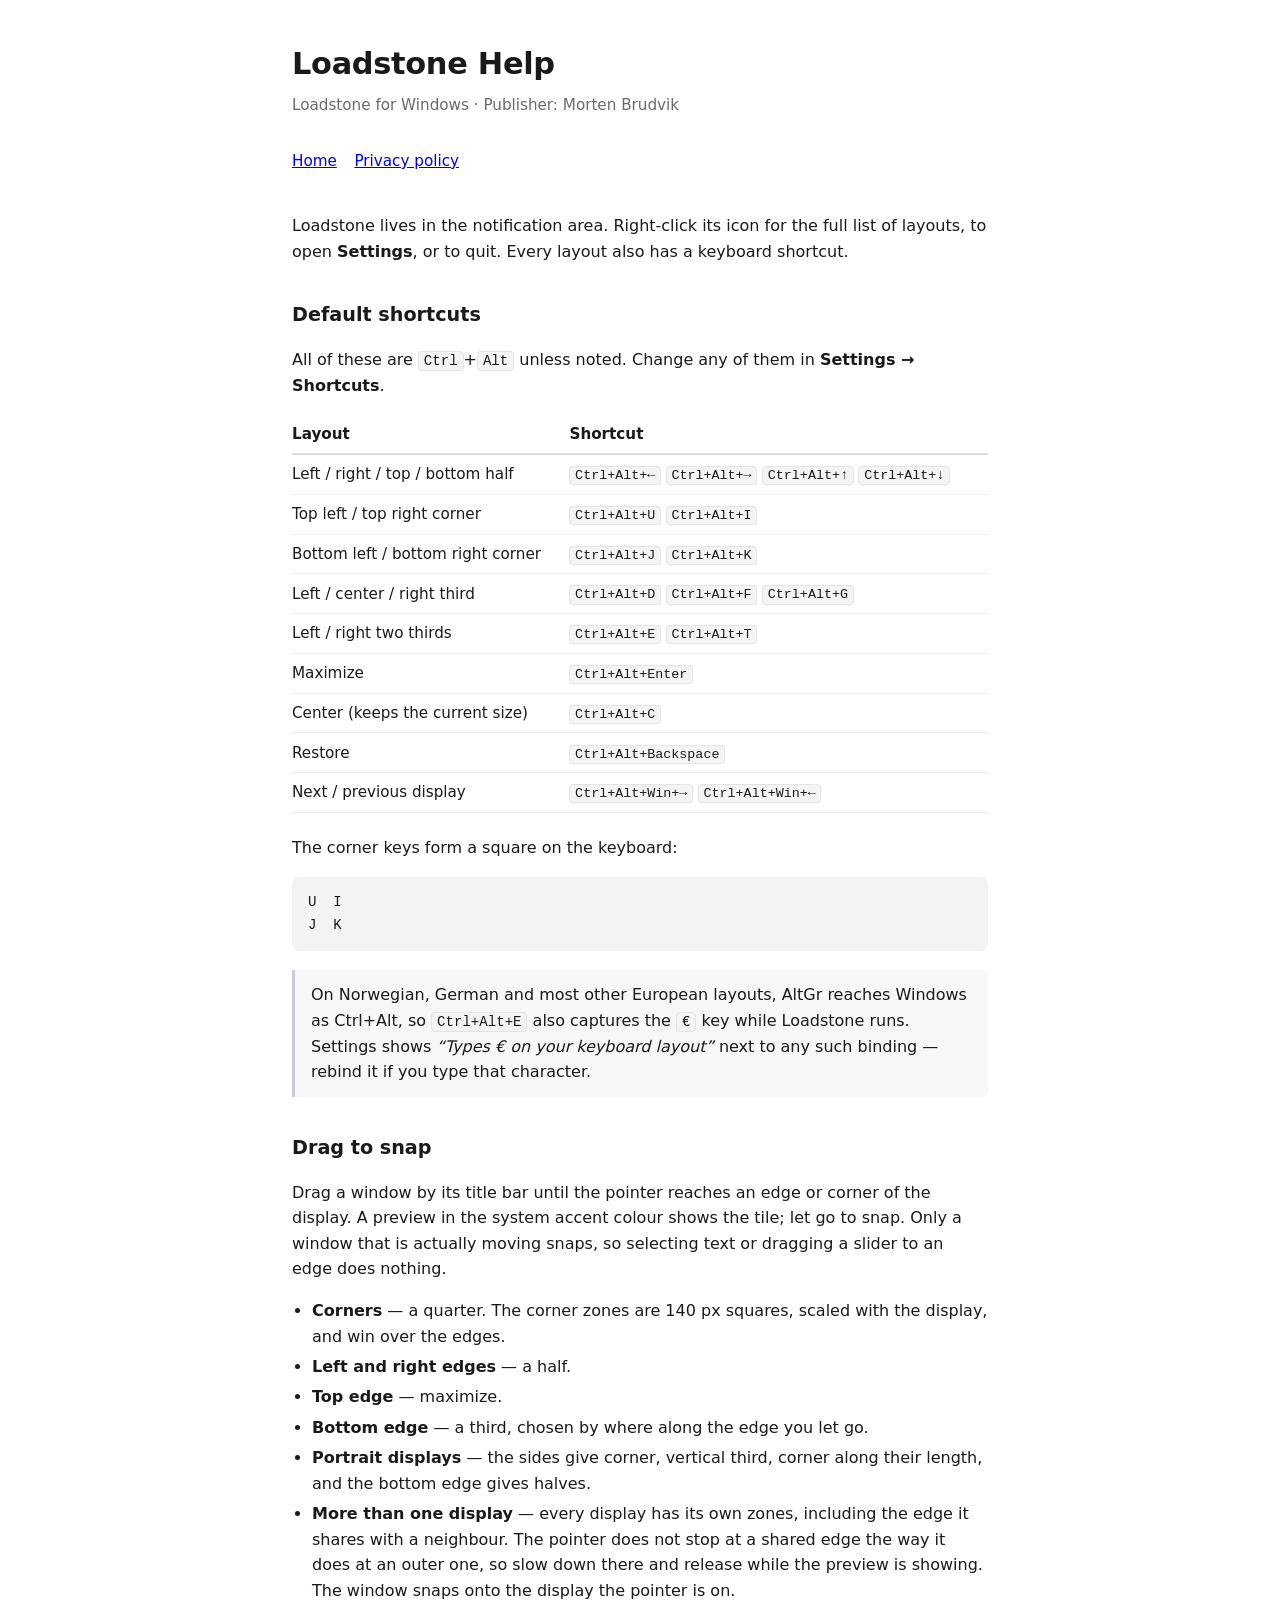
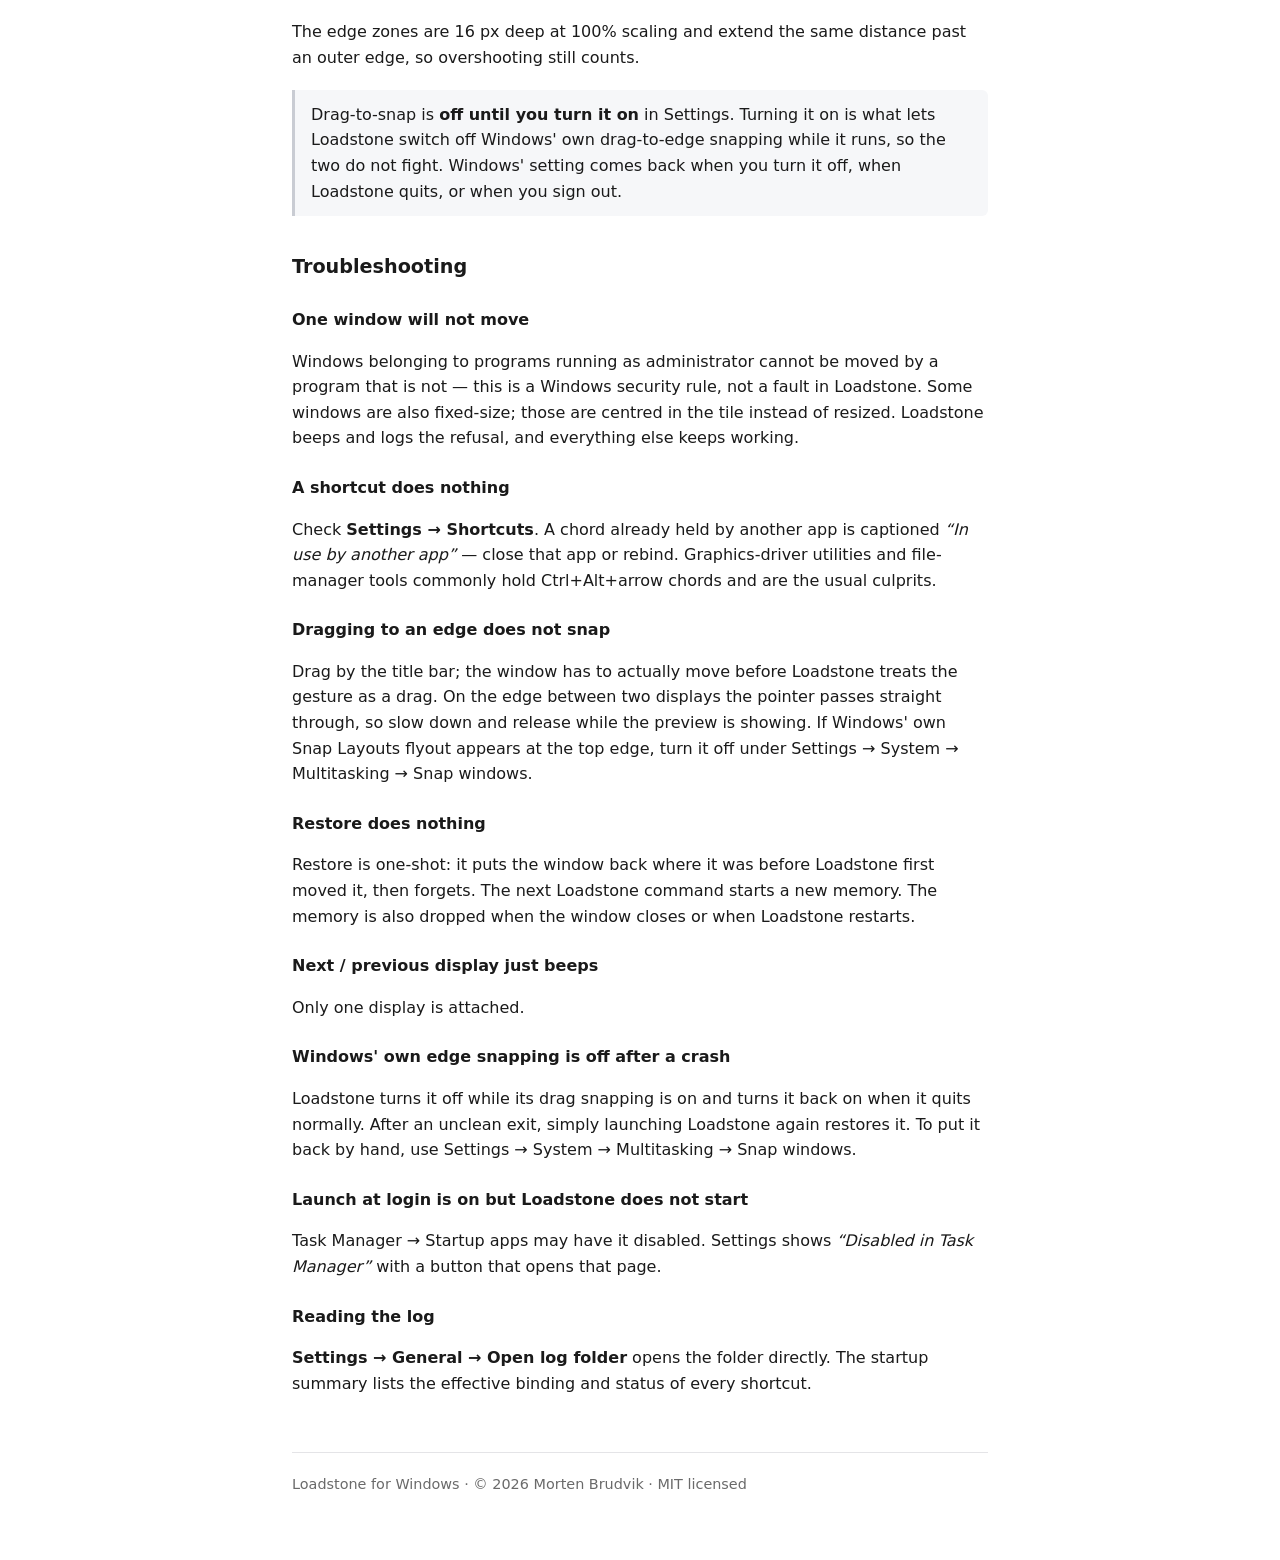
==== help/index.html @ 99be2eef "Add a help page and restructure into a small site The app's tray menu has a Loadstone Help item poin" ====
<!DOCTYPE html>
<html lang="en">
<head>
<meta charset="utf-8">
<meta name="viewport" content="width=device-width, initial-scale=1">
<title>Loadstone Help</title>
<link rel="stylesheet" href="../style.css">
</head>
<body>
<h1>Loadstone Help</h1>
<p class="meta">Loadstone for Windows · Publisher: Morten Brudvik</p>

<nav><a href="../">Home</a><a href="../privacy/">Privacy policy</a></nav>

<p>
  Loadstone lives in the notification area. Right-click its icon for the full list of layouts, to open
  <strong>Settings</strong>, or to quit. Every layout also has a keyboard shortcut.
</p>

<h2>Default shortcuts</h2>
<p>All of these are <kbd>Ctrl</kbd>+<kbd>Alt</kbd> unless noted. Change any of them in <strong>Settings → Shortcuts</strong>.</p>

<table>
<tr><th>Layout</th><th>Shortcut</th></tr>
<tr><td>Left / right / top / bottom half</td><td><code>Ctrl+Alt+←</code> <code>Ctrl+Alt+→</code> <code>Ctrl+Alt+↑</code> <code>Ctrl+Alt+↓</code></td></tr>
<tr><td>Top left / top right corner</td><td><code>Ctrl+Alt+U</code> <code>Ctrl+Alt+I</code></td></tr>
<tr><td>Bottom left / bottom right corner</td><td><code>Ctrl+Alt+J</code> <code>Ctrl+Alt+K</code></td></tr>
<tr><td>Left / center / right third</td><td><code>Ctrl+Alt+D</code> <code>Ctrl+Alt+F</code> <code>Ctrl+Alt+G</code></td></tr>
<tr><td>Left / right two thirds</td><td><code>Ctrl+Alt+E</code> <code>Ctrl+Alt+T</code></td></tr>
<tr><td>Maximize</td><td><code>Ctrl+Alt+Enter</code></td></tr>
<tr><td>Center (keeps the current size)</td><td><code>Ctrl+Alt+C</code></td></tr>
<tr><td>Restore</td><td><code>Ctrl+Alt+Backspace</code></td></tr>
<tr><td>Next / previous display</td><td><code>Ctrl+Alt+Win+→</code> <code>Ctrl+Alt+Win+←</code></td></tr>
</table>

<p>The corner keys form a square on the keyboard:</p>
<pre><code>U  I
J  K</code></pre>

<div class="note">
  On Norwegian, German and most other European layouts, AltGr reaches Windows as Ctrl+Alt, so
  <code>Ctrl+Alt+E</code> also captures the <code>€</code> key while Loadstone runs. Settings shows
  <em>“Types € on your keyboard layout”</em> next to any such binding — rebind it if you type that character.
</div>

<h2>Drag to snap</h2>
<p>
  Drag a window by its title bar until the pointer reaches an edge or corner of the display. A preview
  in the system accent colour shows the tile; let go to snap. Only a window that is actually moving
  snaps, so selecting text or dragging a slider to an edge does nothing.
</p>
<ul>
  <li><strong>Corners</strong> — a quarter. The corner zones are 140 px squares, scaled with the display, and win over the edges.</li>
  <li><strong>Left and right edges</strong> — a half.</li>
  <li><strong>Top edge</strong> — maximize.</li>
  <li><strong>Bottom edge</strong> — a third, chosen by where along the edge you let go.</li>
  <li><strong>Portrait displays</strong> — the sides give corner, vertical third, corner along their length, and the bottom edge gives halves.</li>
  <li><strong>More than one display</strong> — every display has its own zones, including the edge it shares with a neighbour. The pointer does not stop at a shared edge the way it does at an outer one, so slow down there and release while the preview is showing. The window snaps onto the display the pointer is on.</li>
</ul>
<p>
  The edge zones are 16 px deep at 100% scaling and extend the same distance past an outer edge, so
  overshooting still counts.
</p>

<div class="note">
  Drag-to-snap is <strong>off until you turn it on</strong> in Settings. Turning it on is what lets
  Loadstone switch off Windows' own drag-to-edge snapping while it runs, so the two do not fight.
  Windows' setting comes back when you turn it off, when Loadstone quits, or when you sign out.
</div>

<h2>Troubleshooting</h2>

<h3>One window will not move</h3>
<p>
  Windows belonging to programs running as administrator cannot be moved by a program that is not —
  this is a Windows security rule, not a fault in Loadstone. Some windows are also fixed-size; those
  are centred in the tile instead of resized. Loadstone beeps and logs the refusal, and everything
  else keeps working.
</p>

<h3>A shortcut does nothing</h3>
<p>
  Check <strong>Settings → Shortcuts</strong>. A chord already held by another app is captioned
  <em>“In use by another app”</em> — close that app or rebind. Graphics-driver utilities and
  file-manager tools commonly hold Ctrl+Alt+arrow chords and are the usual culprits.
</p>

<h3>Dragging to an edge does not snap</h3>
<p>
  Drag by the title bar; the window has to actually move before Loadstone treats the gesture as a drag.
  On the edge between two displays the pointer passes straight through, so slow down and release while
  the preview is showing. If Windows' own Snap Layouts flyout appears at the top edge, turn it off
  under Settings → System → Multitasking → Snap windows.
</p>

<h3>Restore does nothing</h3>
<p>
  Restore is one-shot: it puts the window back where it was before Loadstone first moved it, then
  forgets. The next Loadstone command starts a new memory. The memory is also dropped when the window
  closes or when Loadstone restarts.
</p>

<h3>Next / previous display just beeps</h3>
<p>Only one display is attached.</p>

<h3>Windows' own edge snapping is off after a crash</h3>
<p>
  Loadstone turns it off while its drag snapping is on and turns it back on when it quits normally.
  After an unclean exit, simply launching Loadstone again restores it. To put it back by hand, use
  Settings → System → Multitasking → Snap windows.
</p>

<h3>Launch at login is on but Loadstone does not start</h3>
<p>
  Task Manager → Startup apps may have it disabled. Settings shows
  <em>“Disabled in Task Manager”</em> with a button that opens that page.
</p>

<h3>Reading the log</h3>
<p>
  <strong>Settings → General → Open log folder</strong> opens the folder directly. The startup summary
  lists the effective binding and status of every shortcut.
</p>

<footer>Loadstone for Windows · © 2026 Morten Brudvik · MIT licensed</footer>
</body>
</html>
---- style.css ----
:root { color-scheme: light dark; }
* { box-sizing: border-box; }
body {
  font-family: system-ui, -apple-system, "Segoe UI", Roboto, Helvetica, Arial, sans-serif;
  line-height: 1.6;
  max-width: 46rem;
  margin: 0 auto;
  padding: 2.5rem 1.25rem 4rem;
  color: #1a1a1a;
  background: #fff;
}
@media (prefers-color-scheme: dark) {
  body { color: #e9e9ea; background: #16171a; }
  a { color: #8ab4ff; }
  code, kbd { background: #23252a !important; border-color: #33363d !important; }
  th { border-bottom-color: #33363d !important; }
  td { border-bottom-color: #26282d !important; }
  .note { background: #1c1e22 !important; border-left-color: #4a4f58 !important; }
}
h1 { font-size: 1.9rem; margin: 0 0 .25rem; letter-spacing: -.01em; }
h2 { font-size: 1.2rem; margin: 2.25rem 0 .6rem; }
h3 { font-size: 1rem; margin: 1.5rem 0 .4rem; }
.meta { color: #6a6a6a; font-size: .95rem; margin: 0 0 2rem; }
@media (prefers-color-scheme: dark) { .meta { color: #9a9a9e; } }
nav { margin: 0 0 2.5rem; font-size: .95rem; }
nav a { margin-right: 1.1rem; }
table { border-collapse: collapse; width: 100%; margin: .8rem 0 1.4rem; font-size: .95rem; }
th, td { text-align: left; padding: .45rem .6rem .45rem 0; vertical-align: top; }
th { border-bottom: 2px solid #ddd; font-weight: 600; }
td { border-bottom: 1px solid #eee; }
code, kbd {
  font-family: ui-monospace, SFMono-Regular, Consolas, monospace;
  font-size: .88em; background: #f4f4f5; border: 1px solid #e4e4e7;
  border-radius: 4px; padding: .08em .35em;
}
pre { background: #f4f4f5; border-radius: 8px; padding: .9rem 1rem; overflow-x: auto; }
pre code { background: none; border: none; padding: 0; }
.note { background: #f6f7f9; border-left: 3px solid #c9ccd3; padding: .75rem 1rem; margin: 1.2rem 0; border-radius: 0 6px 6px 0; }
ul { padding-left: 1.25rem; }
li { margin: .3rem 0; }
footer { margin-top: 3.5rem; padding-top: 1.25rem; border-top: 1px solid #e4e4e7; font-size: .9rem; color: #6a6a6a; }
@media (prefers-color-scheme: dark) { footer { border-top-color: #2a2c31; color: #9a9a9e; } }
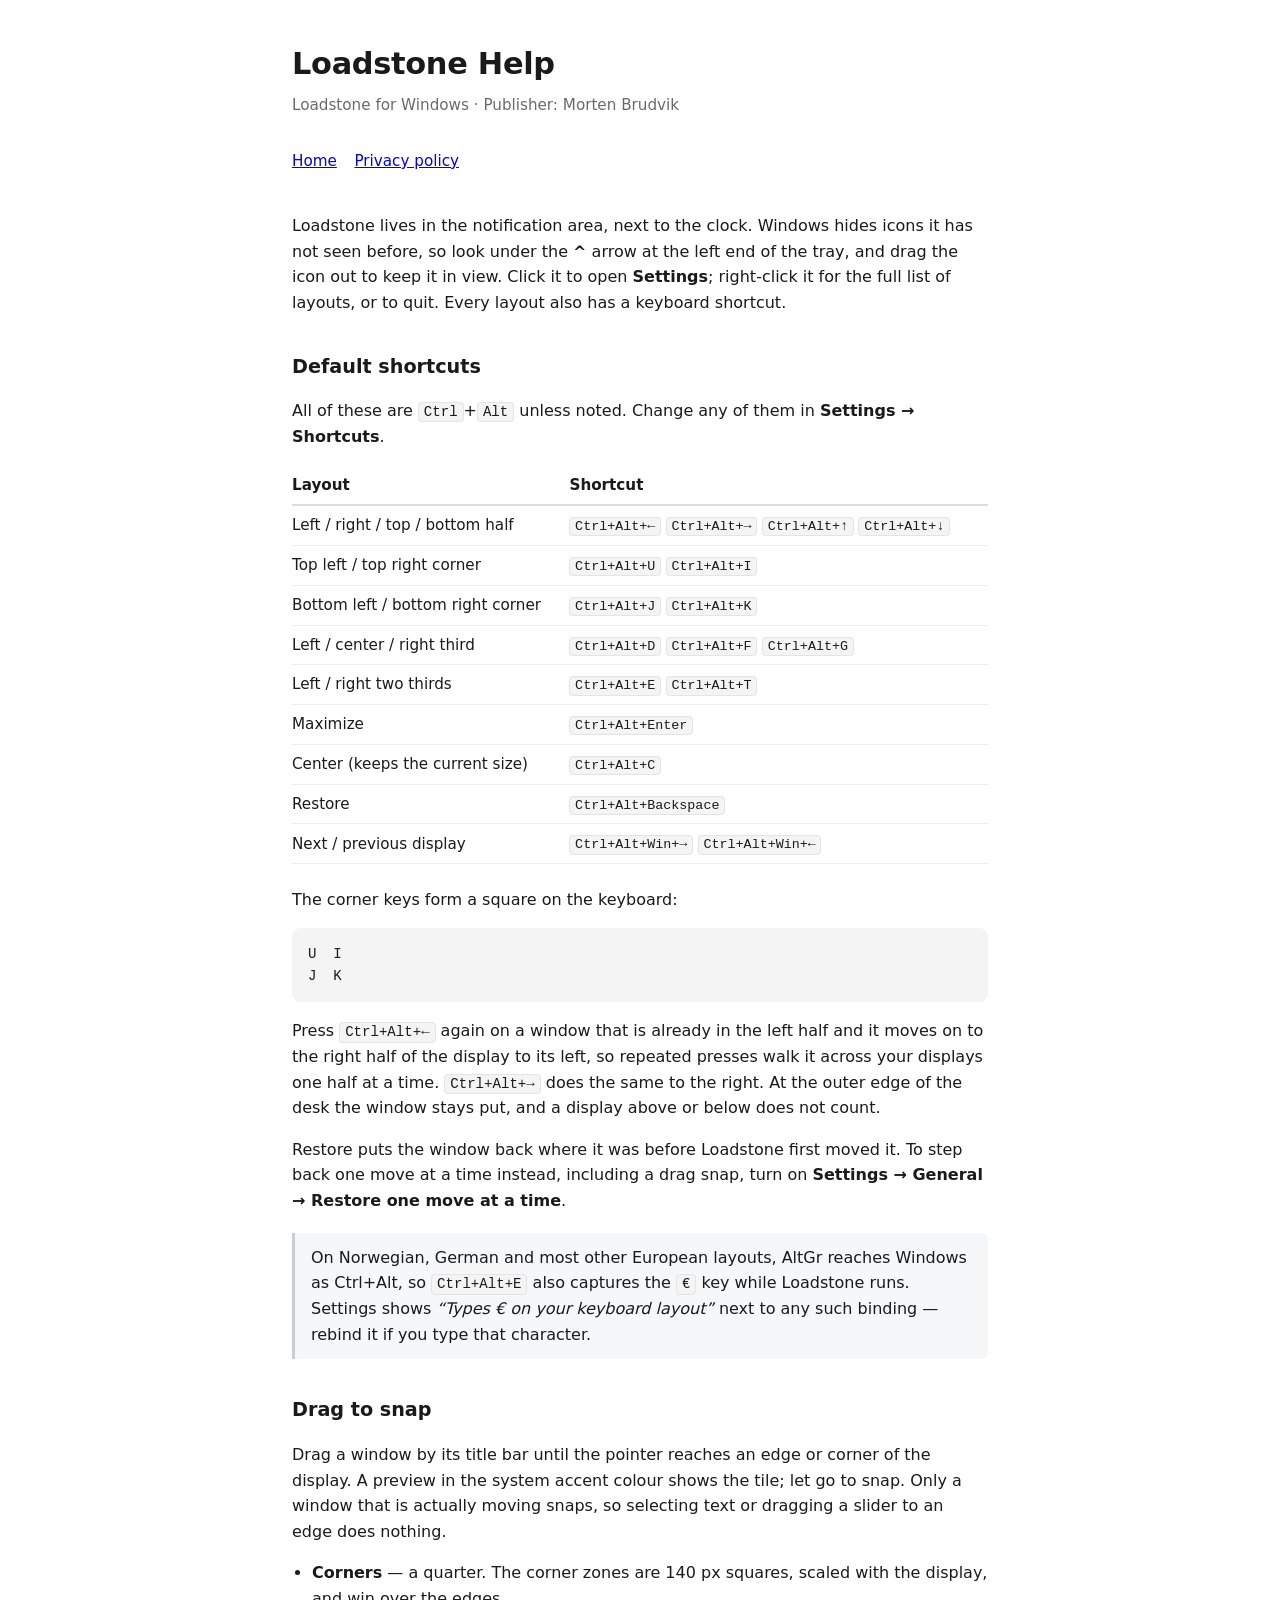
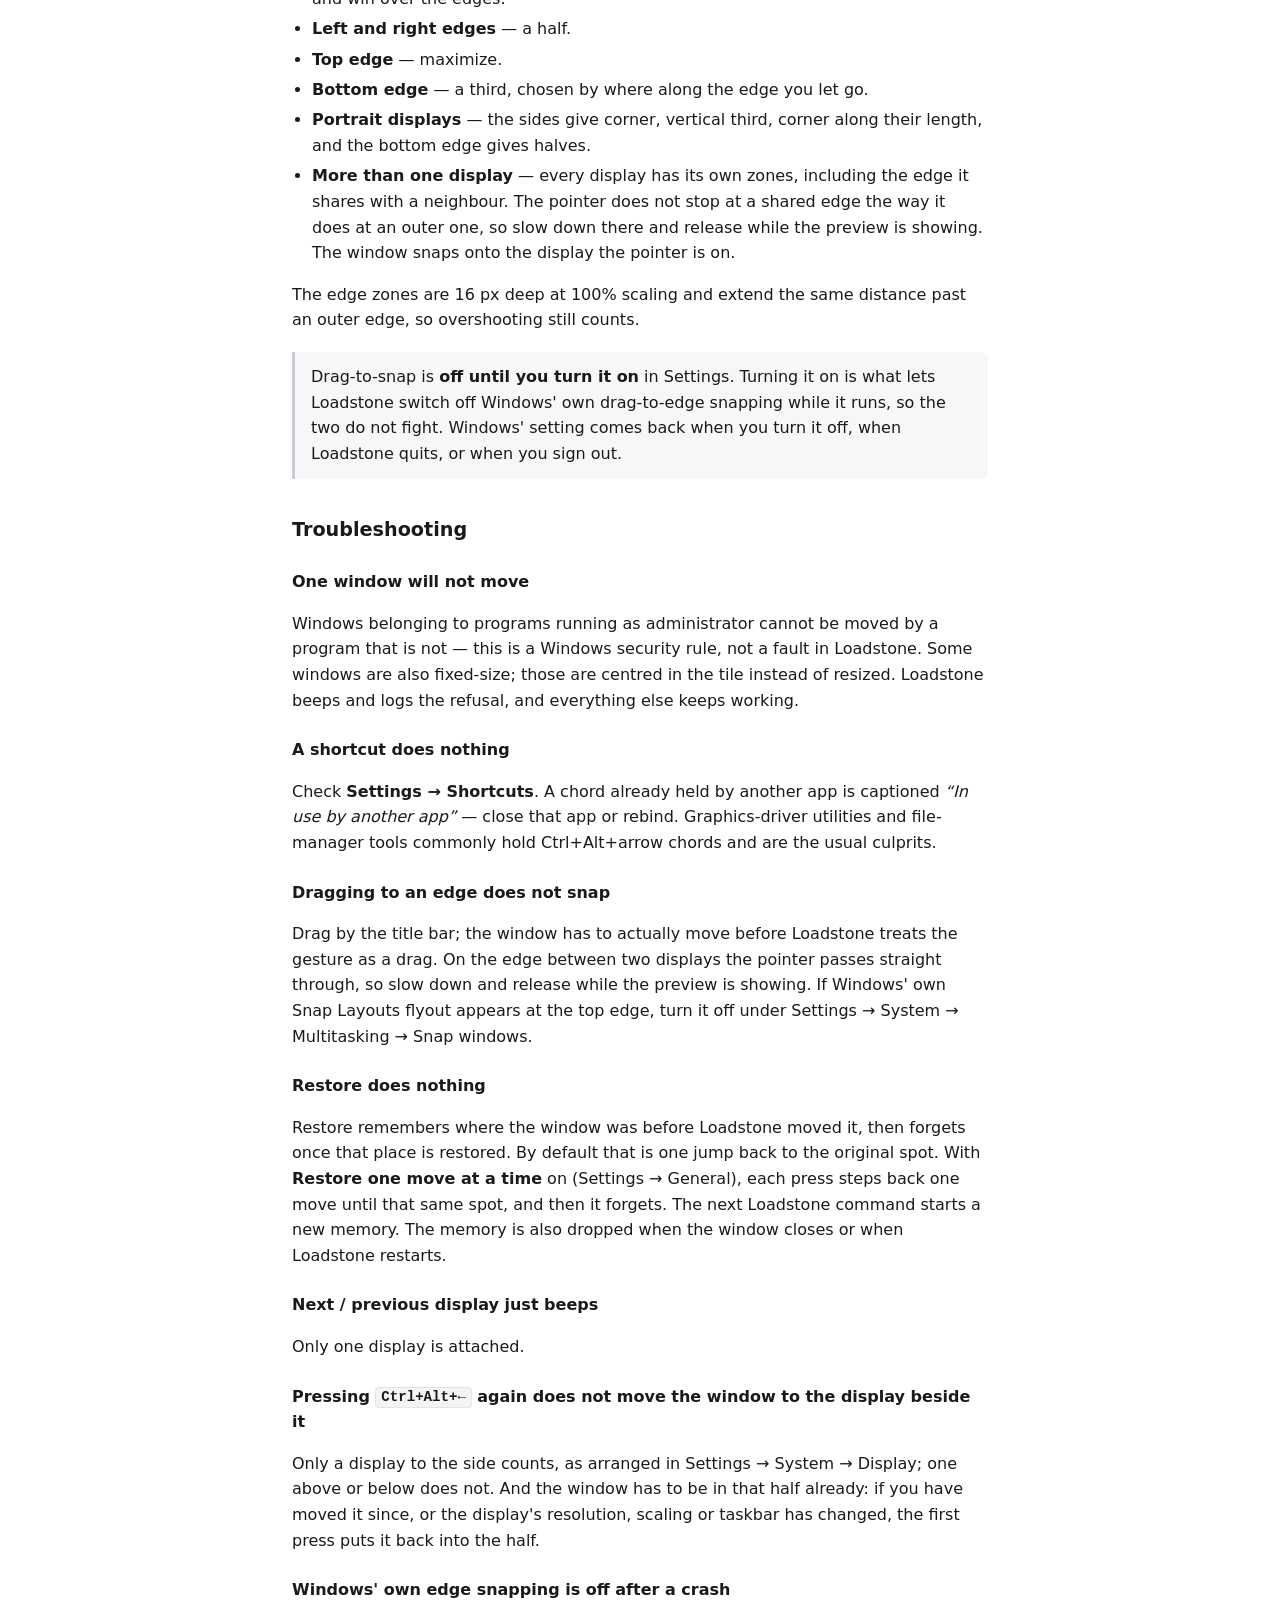
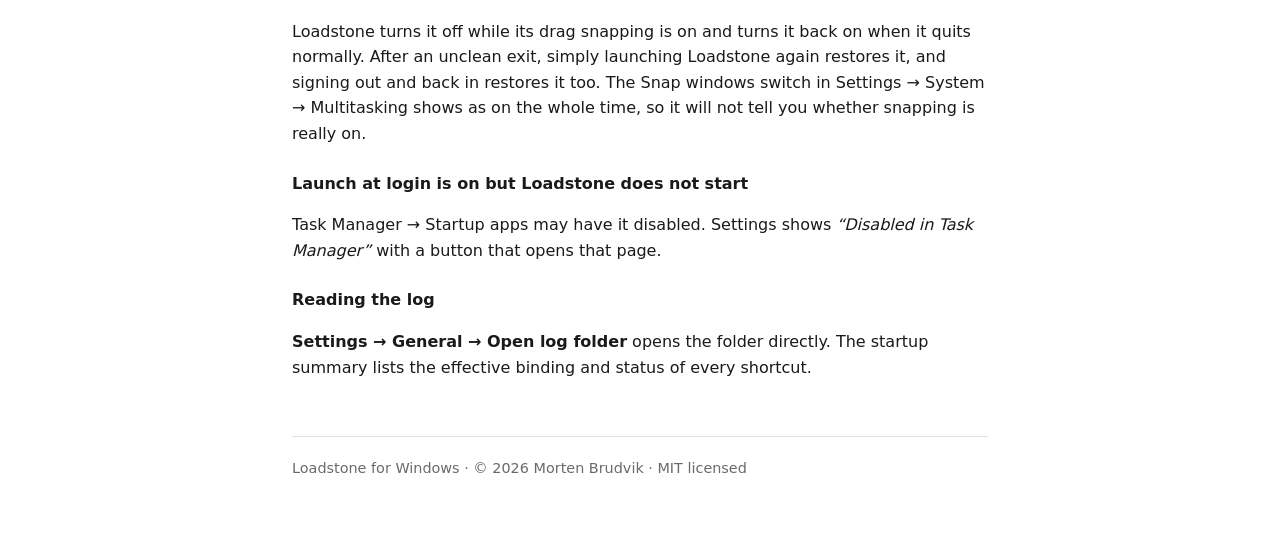
==== commit c0df9305: "Document Loadstone 1.1.0 on the help page Pressing Left or Right Half again carries a window on to t" ====
--- a/help/index.html
+++ b/help/index.html
@@ -13,8 +13,10 @@
 <nav><a href="../">Home</a><a href="../privacy/">Privacy policy</a></nav>
 
 <p>
-  Loadstone lives in the notification area. Right-click its icon for the full list of layouts, to open
-  <strong>Settings</strong>, or to quit. Every layout also has a keyboard shortcut.
+  Loadstone lives in the notification area, next to the clock. Windows hides icons it has not seen
+  before, so look under the <strong>^</strong> arrow at the left end of the tray, and drag the icon out
+  to keep it in view. Click it to open <strong>Settings</strong>; right-click it for the full list of
+  layouts, or to quit. Every layout also has a keyboard shortcut.
 </p>
 
 <h2>Default shortcuts</h2>
@@ -36,6 +38,19 @@
 <p>The corner keys form a square on the keyboard:</p>
 <pre><code>U  I
 J  K</code></pre>
+
+<p>
+  Press <code>Ctrl+Alt+←</code> again on a window that is already in the left half and it moves on to
+  the right half of the display to its left, so repeated presses walk it across your displays one half
+  at a time. <code>Ctrl+Alt+→</code> does the same to the right. At the outer edge of the desk the
+  window stays put, and a display above or below does not count.
+</p>
+
+<p>
+  Restore puts the window back where it was before Loadstone first moved it. To step back one move at
+  a time instead, including a drag snap, turn on
+  <strong>Settings → General → Restore one move at a time</strong>.
+</p>
 
 <div class="note">
   On Norwegian, German and most other European layouts, AltGr reaches Windows as Ctrl+Alt, so
@@ -95,19 +110,29 @@
 
 <h3>Restore does nothing</h3>
 <p>
-  Restore is one-shot: it puts the window back where it was before Loadstone first moved it, then
-  forgets. The next Loadstone command starts a new memory. The memory is also dropped when the window
-  closes or when Loadstone restarts.
+  Restore remembers where the window was before Loadstone moved it, then forgets once that place is
+  restored. By default that is one jump back to the original spot. With
+  <strong>Restore one move at a time</strong> on (Settings → General), each press steps back one move
+  until that same spot, and then it forgets. The next Loadstone command starts a new memory. The
+  memory is also dropped when the window closes or when Loadstone restarts.
 </p>
 
 <h3>Next / previous display just beeps</h3>
 <p>Only one display is attached.</p>
 
+<h3>Pressing <code>Ctrl+Alt+←</code> again does not move the window to the display beside it</h3>
+<p>
+  Only a display to the side counts, as arranged in Settings → System → Display; one above or below
+  does not. And the window has to be in that half already: if you have moved it since, or the display's
+  resolution, scaling or taskbar has changed, the first press puts it back into the half.
+</p>
+
 <h3>Windows' own edge snapping is off after a crash</h3>
 <p>
   Loadstone turns it off while its drag snapping is on and turns it back on when it quits normally.
-  After an unclean exit, simply launching Loadstone again restores it. To put it back by hand, use
-  Settings → System → Multitasking → Snap windows.
+  After an unclean exit, simply launching Loadstone again restores it, and signing out and back in
+  restores it too. The Snap windows switch in Settings → System → Multitasking shows as on the whole
+  time, so it will not tell you whether snapping is really on.
 </p>
 
 <h3>Launch at login is on but Loadstone does not start</h3>
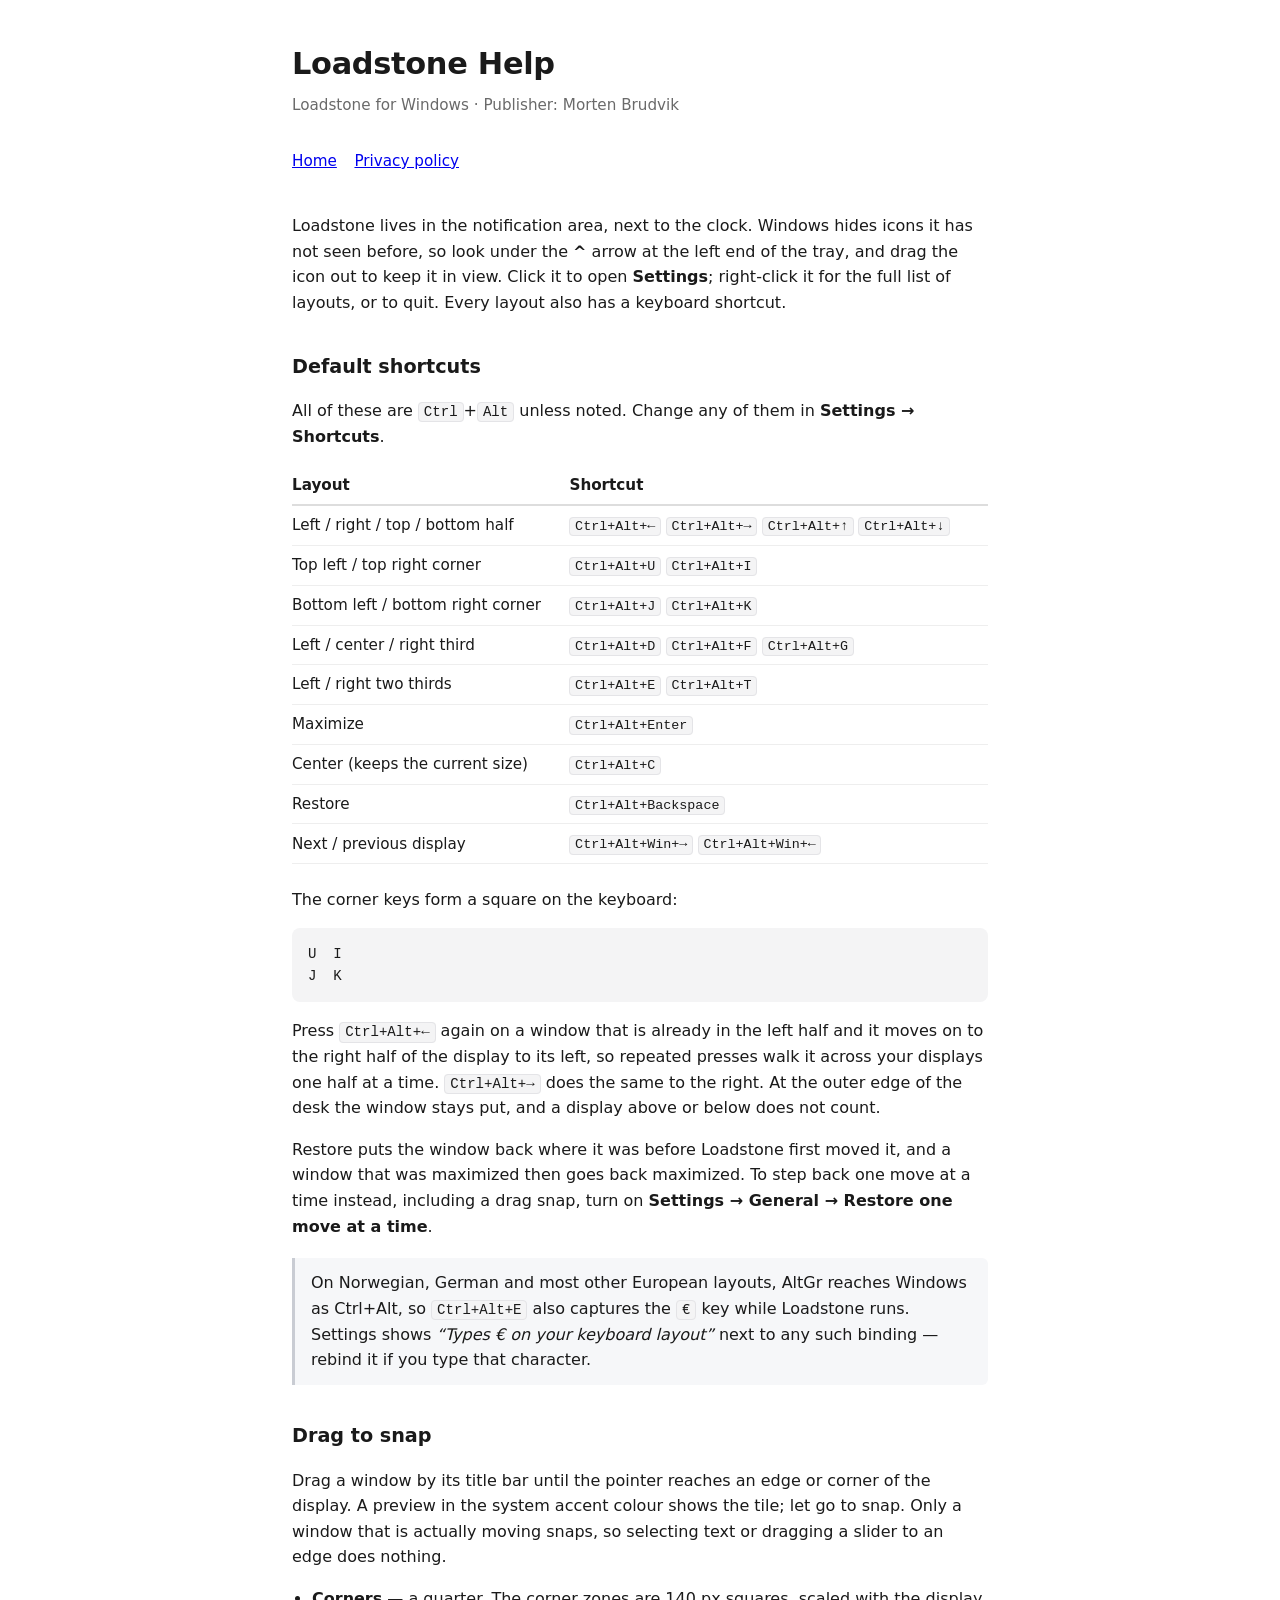
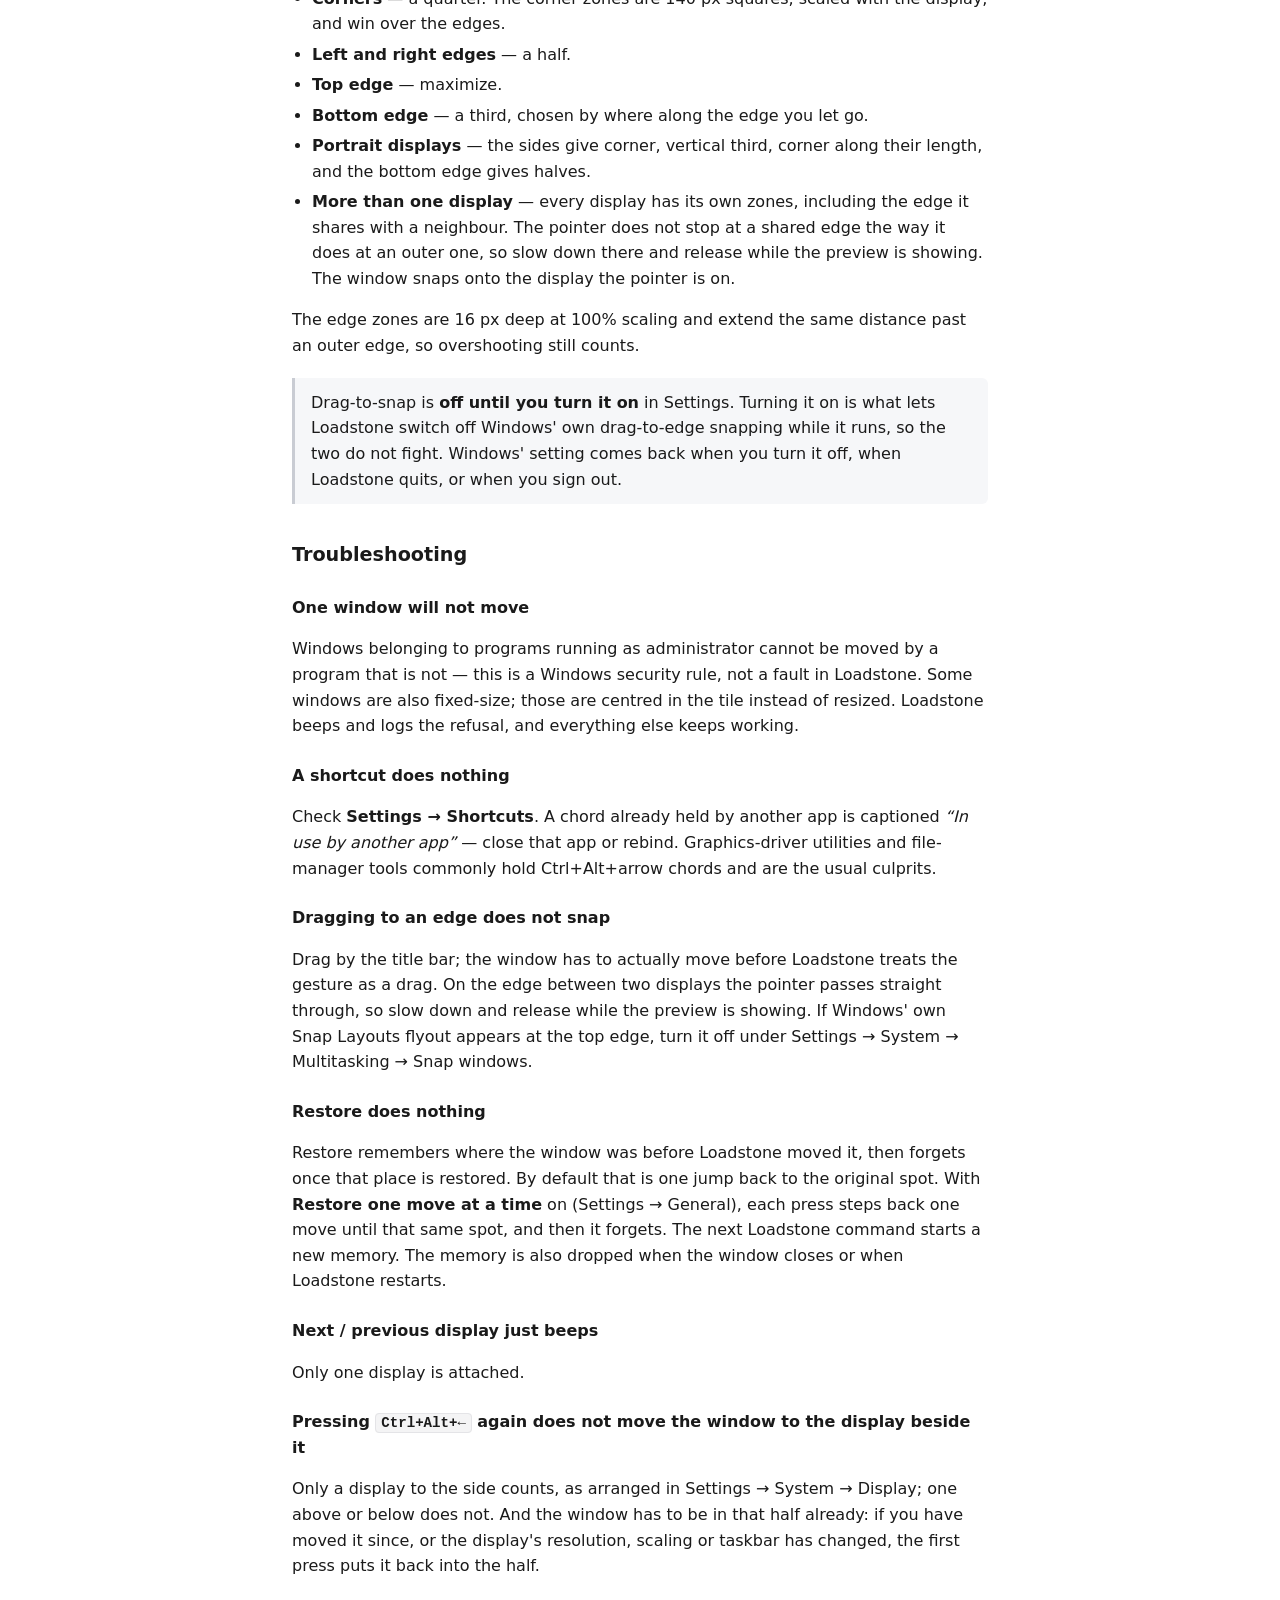
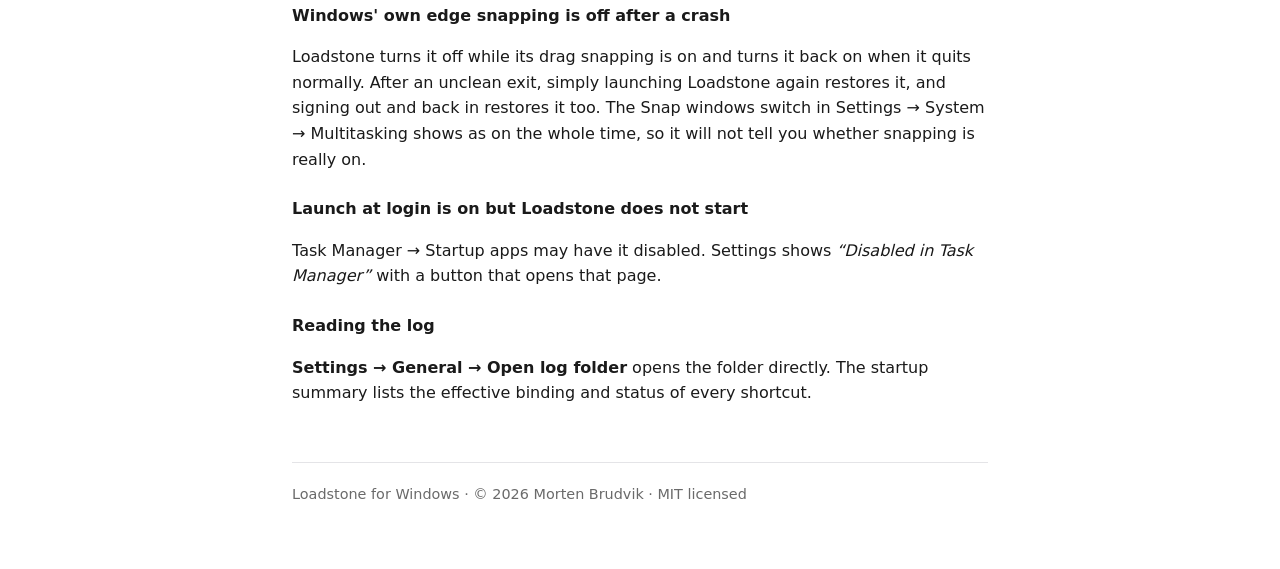
==== commit fda83e30: "Say that Restore puts a maximized window back maximized Loadstone for Windows 1.1.1 restores the max" ====
--- a/help/index.html
+++ b/help/index.html
@@ -47,9 +47,9 @@
 </p>
 
 <p>
-  Restore puts the window back where it was before Loadstone first moved it. To step back one move at
-  a time instead, including a drag snap, turn on
-  <strong>Settings → General → Restore one move at a time</strong>.
+  Restore puts the window back where it was before Loadstone first moved it, and a window that was
+  maximized then goes back maximized. To step back one move at a time instead, including a drag snap,
+  turn on <strong>Settings → General → Restore one move at a time</strong>.
 </p>
 
 <div class="note">
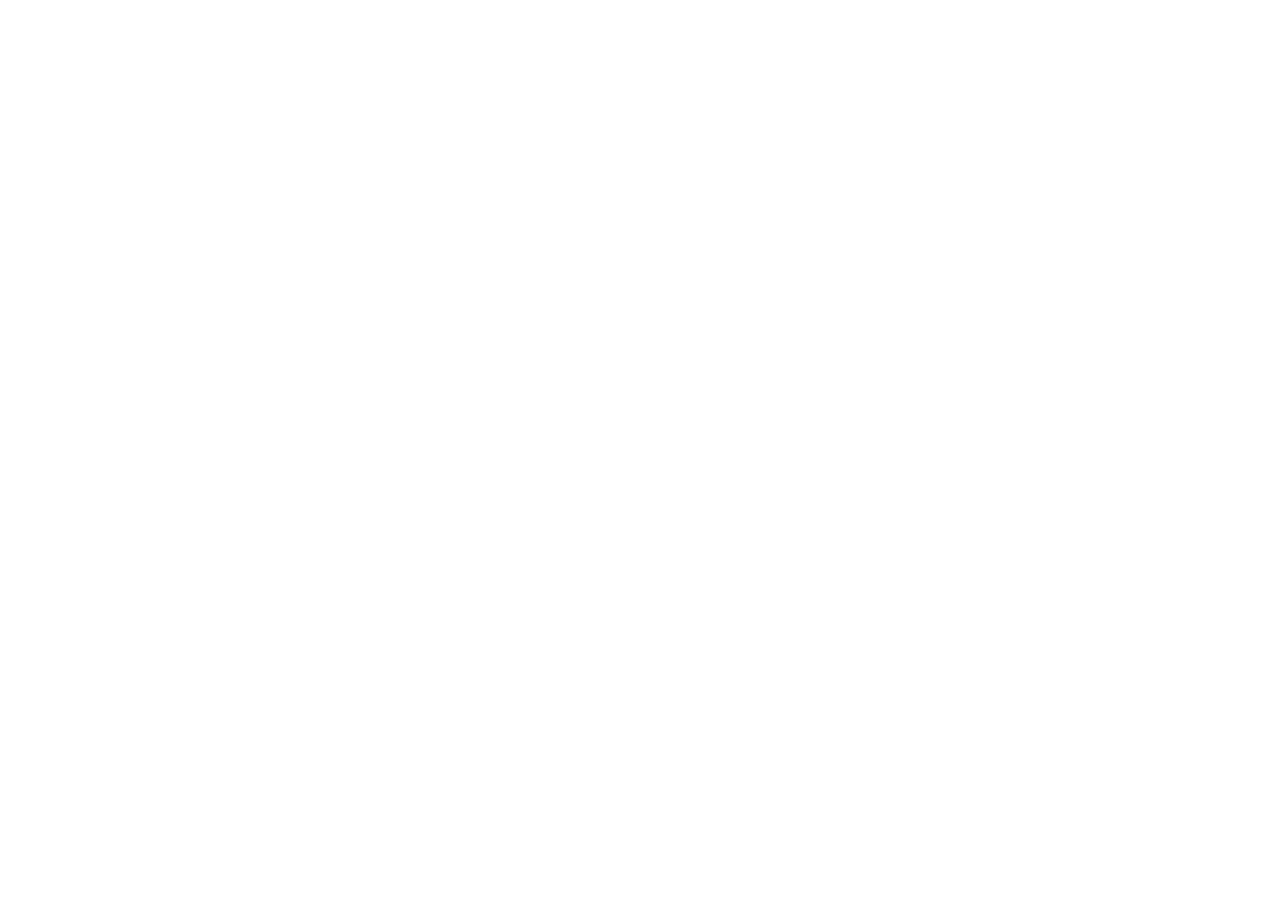
==== commit 3f381810: "Send the help guide on to brudvik.com The Windows user guide now lives at https://brudvik.com/loadst" ====
--- a/help/index.html
+++ b/help/index.html
@@ -4,6 +4,8 @@
 <meta charset="utf-8">
 <meta name="viewport" content="width=device-width, initial-scale=1">
 <title>Loadstone Help</title>
+<link rel="canonical" href="https://brudvik.com/loadstone/help/windows">
+<meta http-equiv="refresh" content="0; url=https://brudvik.com/loadstone/help/windows">
 <link rel="stylesheet" href="../style.css">
 </head>
 <body>
@@ -11,6 +13,11 @@
 <p class="meta">Loadstone for Windows · Publisher: Morten Brudvik</p>
 
 <nav><a href="../">Home</a><a href="../privacy/">Privacy policy</a></nav>
+
+<div class="note">
+  This guide has moved to <a href="https://brudvik.com/loadstone/help/windows">brudvik.com/loadstone/help/windows</a>.
+  You are being taken there; the text below is kept for older links.
+</div>
 
 <p>
   Loadstone lives in the notification area, next to the clock. Windows hides icons it has not seen
